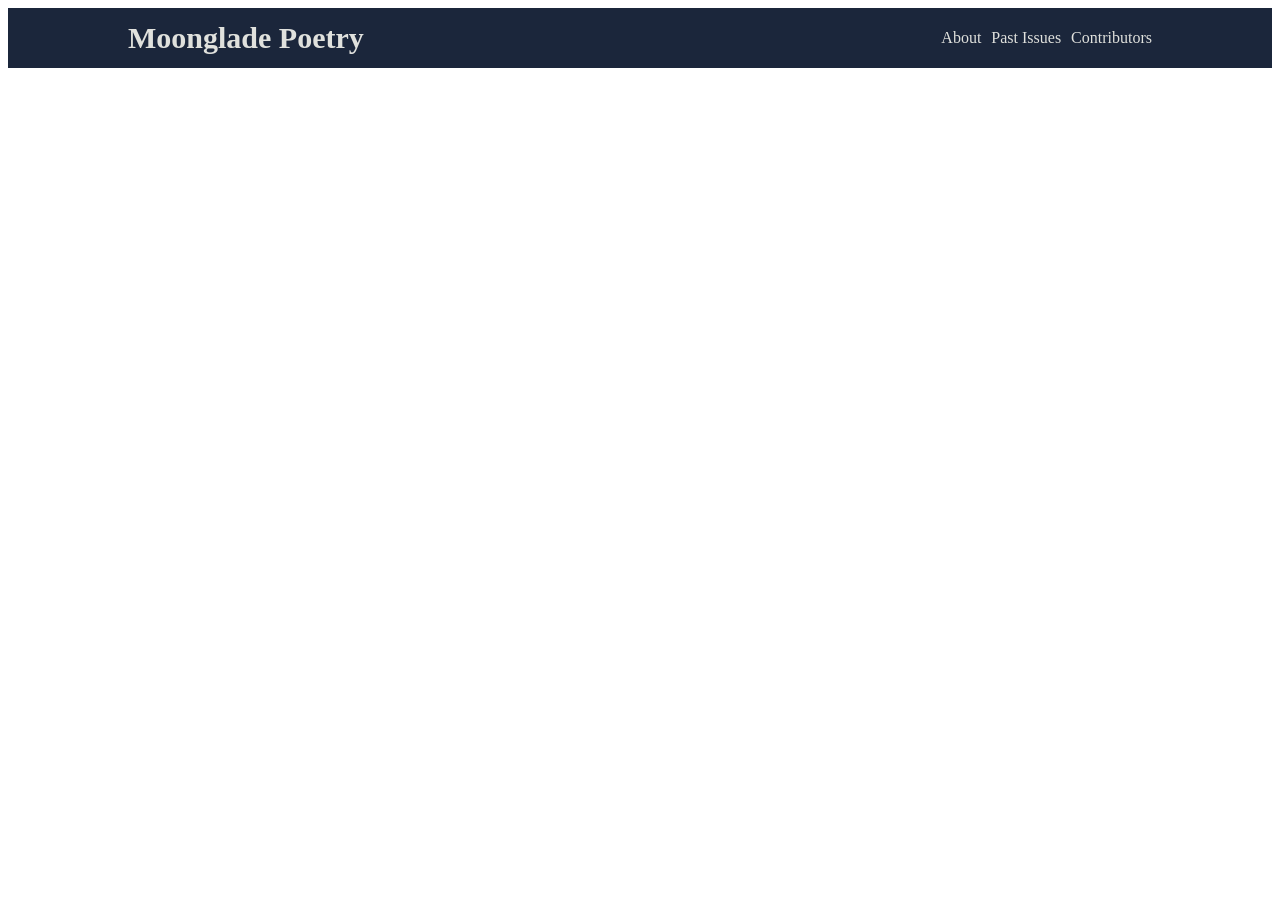
==== index.html @ d4231f11 "Add first html elements and style header I added the main divs to the html body and started styling " ====
<!DOCTYPE html>
<html lang="en">
<head>
    <meta charset="UTF-8">
    <meta name="viewport" content="width=device-width, initial-scale=1.0">
    <title>Moonglade</title>
    <link rel="stylesheet" href="styles.css">
</head>
<body>

    <div class="header">
        <div class="h-left">
            <h1>Moonglade Poetry</h1>
        </div>
        <div class="h-right">
            <ul>
                <li>About</li>
                <li>Past Issues</li>
                <li>Contributors</li>
            </ul>
        </div>
        
    </div>

    <div class="description"></div>

    <div class="middle-content"></div>

    <div class="quote"></div>

    <div class="contact-info"></div>

    <div class="footer"></div>
    
</body>
</html>
---- styles.css ----
/* 
Colours: 
Darkest: 0d1b2a
Second-darkest: 1b263b
Mid-blue: 415a77
light-blue: 778da9
Cream: e0e1dd
*/

body {
    display: flex;
    flex-direction: column;
}

.header {
    height: 60px;
    display: flex;
    justify-content: space-between;
    align-items: center;
    padding-right: 120px;
    padding-left: 120px;
    box-sizing: border-box;
    background-color: #1b263b;
    color: #e0e1dd;
}

ul {
    list-style-type: none;
    padding: 0px;
    margin: 0px;
    display: flex;
    gap: 10px;
    flex-direction: row;
}

h1 {
    padding: 0px;
    margin: 0px;
    font-size: 30px;
    font-weight: 900
}
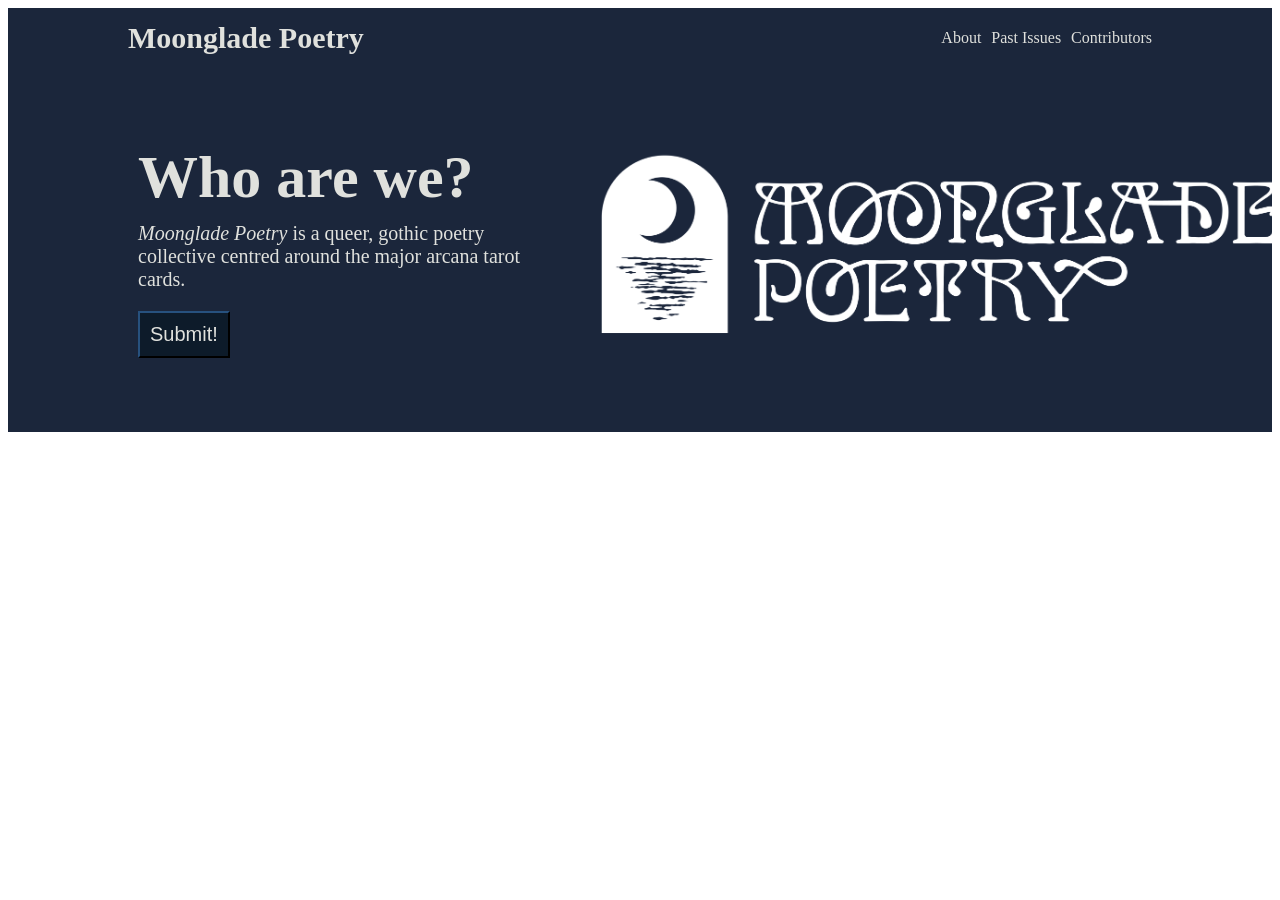
==== commit e6509bff: "Add styles to description I started adding styles as well as an image to the description section alo" ====
--- a/index.html
+++ b/index.html
@@ -19,10 +19,18 @@
                 <li>Contributors</li>
             </ul>
         </div>
-        
     </div>
 
-    <div class="description"></div>
+    <div class="description">
+        <div class="d-left">
+            <h2>Who are we?</h2>
+            <p class="about"><em>Moonglade Poetry</em> is a queer, gothic poetry collective centred around the major arcana tarot cards.</p>
+            <button>Submit!</button>
+        </div>
+        <div class="d-right">
+            <img src="images/moonglade-logo.PNG" alt="An arch with a moon and shimmer on water inside, with text reading Moonglade Poetry next to it.">
+        </div>
+    </div>
 
     <div class="middle-content"></div>
 
--- a/styles.css
+++ b/styles.css
@@ -40,3 +40,53 @@
     font-weight: 900
 }
 
+.description {
+    display: flex;
+    padding-left: 120px;
+    padding-right: 120px;
+    padding-bottom: 60px;
+    padding-top: 60px;
+    justify-content: space-between;
+    align-items: center;
+    height: 360px;
+    background-color: #1b263b;
+    color: #e0e1dd;
+    flex: 1;
+    box-sizing: border-box;
+}
+
+img {
+    height: 240px;
+    flex-shrink: 1;
+}
+
+h2 {
+    font-size: 60px;
+    margin: 0px;
+    padding: 0px;
+}
+
+p {
+    padding: 0px;
+    margin: 0px;
+    font-size: 20px;
+}
+
+button {
+    font-size: 20px;
+    padding: 10px;
+    background-color: #0d1b2a;
+    border-color: #0d1b2a;
+    color: #e0e1dd;
+}
+
+h2, 
+p, 
+button {
+    margin: 10px;
+}
+
+.d-right,
+.d-left {
+    width: 600px;
+}
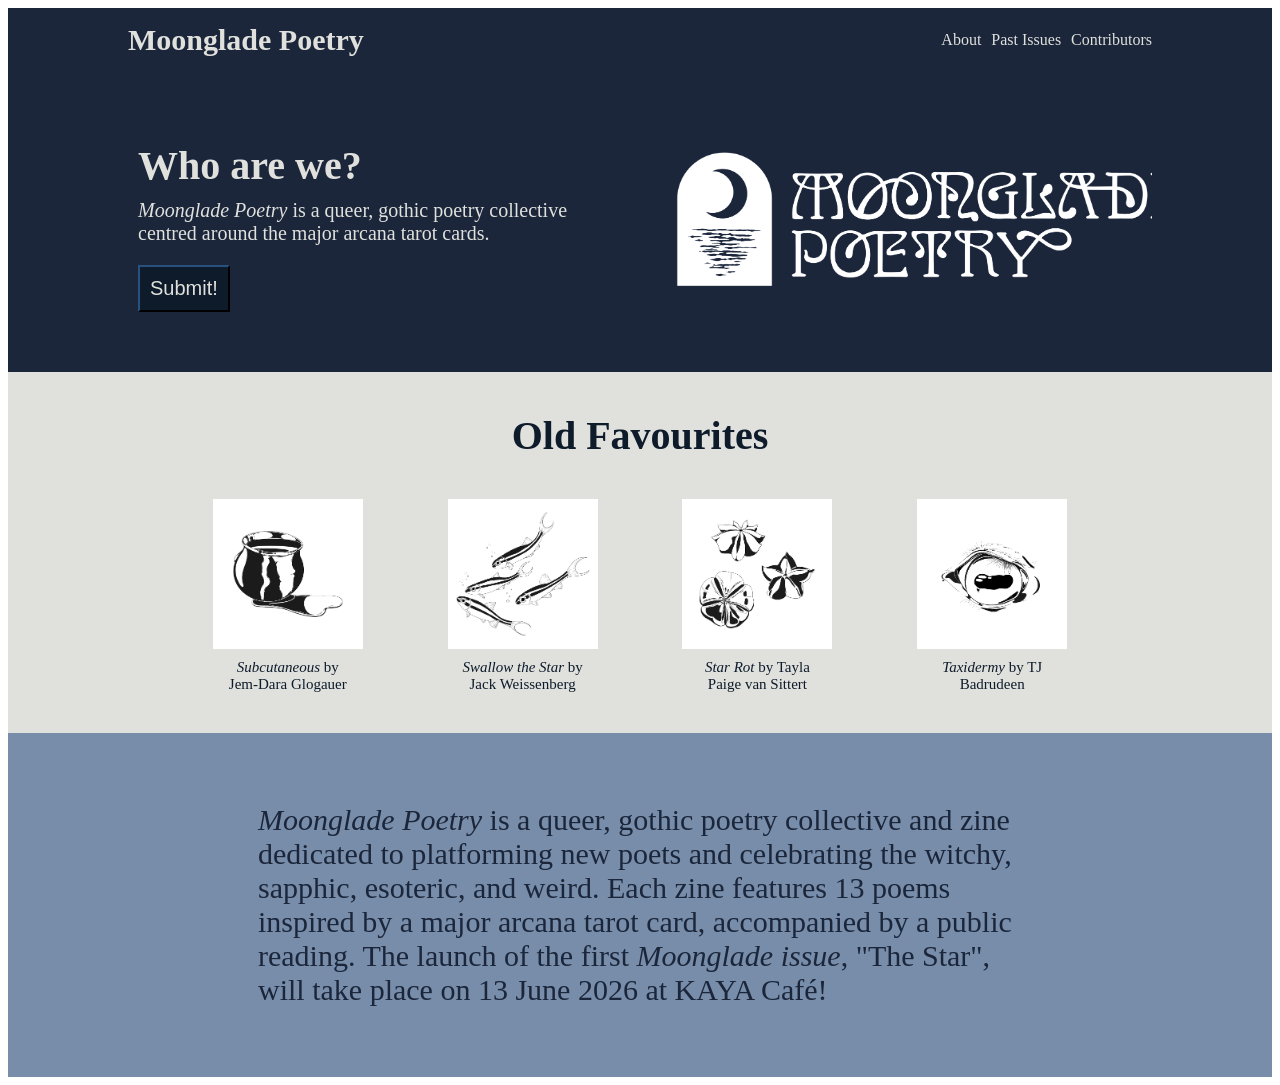
==== commit b067945e: "Add images to middle content and quote I added images with their descriptions to the middle content " ====
--- a/index.html
+++ b/index.html
@@ -28,13 +28,37 @@
             <button>Submit!</button>
         </div>
         <div class="d-right">
-            <img src="images/moonglade-logo.PNG" alt="An arch with a moon and shimmer on water inside, with text reading Moonglade Poetry next to it.">
+            <img class="logo" src="images/moonglade-logo.PNG" alt="An arch with a moon and shimmer on water inside, with text reading Moonglade Poetry next to it.">
         </div>
     </div>
 
-    <div class="middle-content"></div>
+    <div class="middle-content">
+        <div class="m-top">
+            <h2>Old Favourites</h2>
+        </div>
+        <div class="m-bottom">
+            <div class="p-one">
+                <img class="icon" src="images/honey.png" alt="Line drawing of an overflowing honey pot">
+                <p class="honey"><em>Subcutaneous</em> by Jem-Dara Glogauer</p>
+            </div>
+            <div class="p-two">
+                <img class="icon" src="images/minnows.png" alt="Line drawing of minnows swimming through bubbles">
+                <p class="minnows"><em>Swallow the Star</em> by Jack Weissenberg</p>
+            </div>
+            <div class="p-three">
+                <img class="icon" src="images/star-rot.png" alt="Line drawing of star-shaped seeds">
+                <p class="starrot"><em>Star Rot</em> by Tayla Paige van Sittert</p>
+            </div>
+            <div class="p-four">
+                <img class="icon" src="images/taxidermy.png" alt="Line drawing of a sheep's eye">
+                <p class="taxidermy"><em>Taxidermy</em> by TJ Badrudeen</p>
+            </div>
+        </div>
+    </div>
 
-    <div class="quote"></div>
+    <div class="quote">
+        <p class="words"><em>Moonglade Poetry</em> is a queer, gothic poetry collective and zine dedicated to platforming new poets and celebrating the witchy, sapphic, esoteric, and weird. Each zine features 13 poems inspired by a major arcana tarot card, accompanied by a public reading. The launch of the first <em>Moonglade issue</em>, "The Star", will take place on 13 June 2026 at KAYA Café!</p>
+    </div>
 
     <div class="contact-info"></div>
 
--- a/styles.css
+++ b/styles.css
@@ -13,10 +13,11 @@
 }
 
 .header {
-    height: 60px;
     display: flex;
     justify-content: space-between;
     align-items: center;
+    padding-top: 15px;
+    padding-bottom: 15px;
     padding-right: 120px;
     padding-left: 120px;
     box-sizing: border-box;
@@ -48,20 +49,22 @@
     padding-top: 60px;
     justify-content: space-between;
     align-items: center;
-    height: 360px;
     background-color: #1b263b;
     color: #e0e1dd;
     flex: 1;
+    flex-shrink: 1;
     box-sizing: border-box;
 }
 
-img {
-    height: 240px;
-    flex-shrink: 1;
+.logo {
+    width: 100%;
+    height: 100%;
+    object-fit: cover;
+    object-position: left;
 }
 
 h2 {
-    font-size: 60px;
+    font-size: 40px;
     margin: 0px;
     padding: 0px;
 }
@@ -69,6 +72,9 @@
 p {
     padding: 0px;
     margin: 0px;
+}
+
+.about {
     font-size: 20px;
 }
 
@@ -88,5 +94,63 @@
 
 .d-right,
 .d-left {
-    width: 600px;
-}+    width: 100%;
+    max-width: 800px;
+    min-width: 0;
+    height: 180px;
+    overflow: hidden;
+}
+
+.middle-content {
+    display: flex;
+    flex-direction: column;
+    padding-right: 120px;
+    padding-left: 120px;
+    padding-top: 30px;
+    padding-bottom: 30px;
+    color: #0d1b2a;
+    background-color: #e0e1dd;
+}
+
+.m-top {
+    display: flex;
+    justify-content: center;
+}
+
+.m-bottom {
+    display: flex;
+    justify-content: space-evenly;
+    margin-top: 30px;
+}
+
+.p-one,
+.p-two,
+.p-three,
+.p-four {
+    display: flex;
+    flex-direction: column;
+    max-width: 150px;
+}
+
+.honey,
+.minnows,
+.starrot,
+.taxidermy {
+    text-align: center;
+    font-size: 15px;
+}
+
+.quote {
+    display: flex;
+    justify-content: center;
+    padding-left: 240px;
+    padding-right: 240px;
+    padding-bottom: 60px;
+    padding-top: 60px;
+    background-color: #778da9;
+    color: #1b263b;
+}
+
+.words {
+    font-size: 30px;
+}
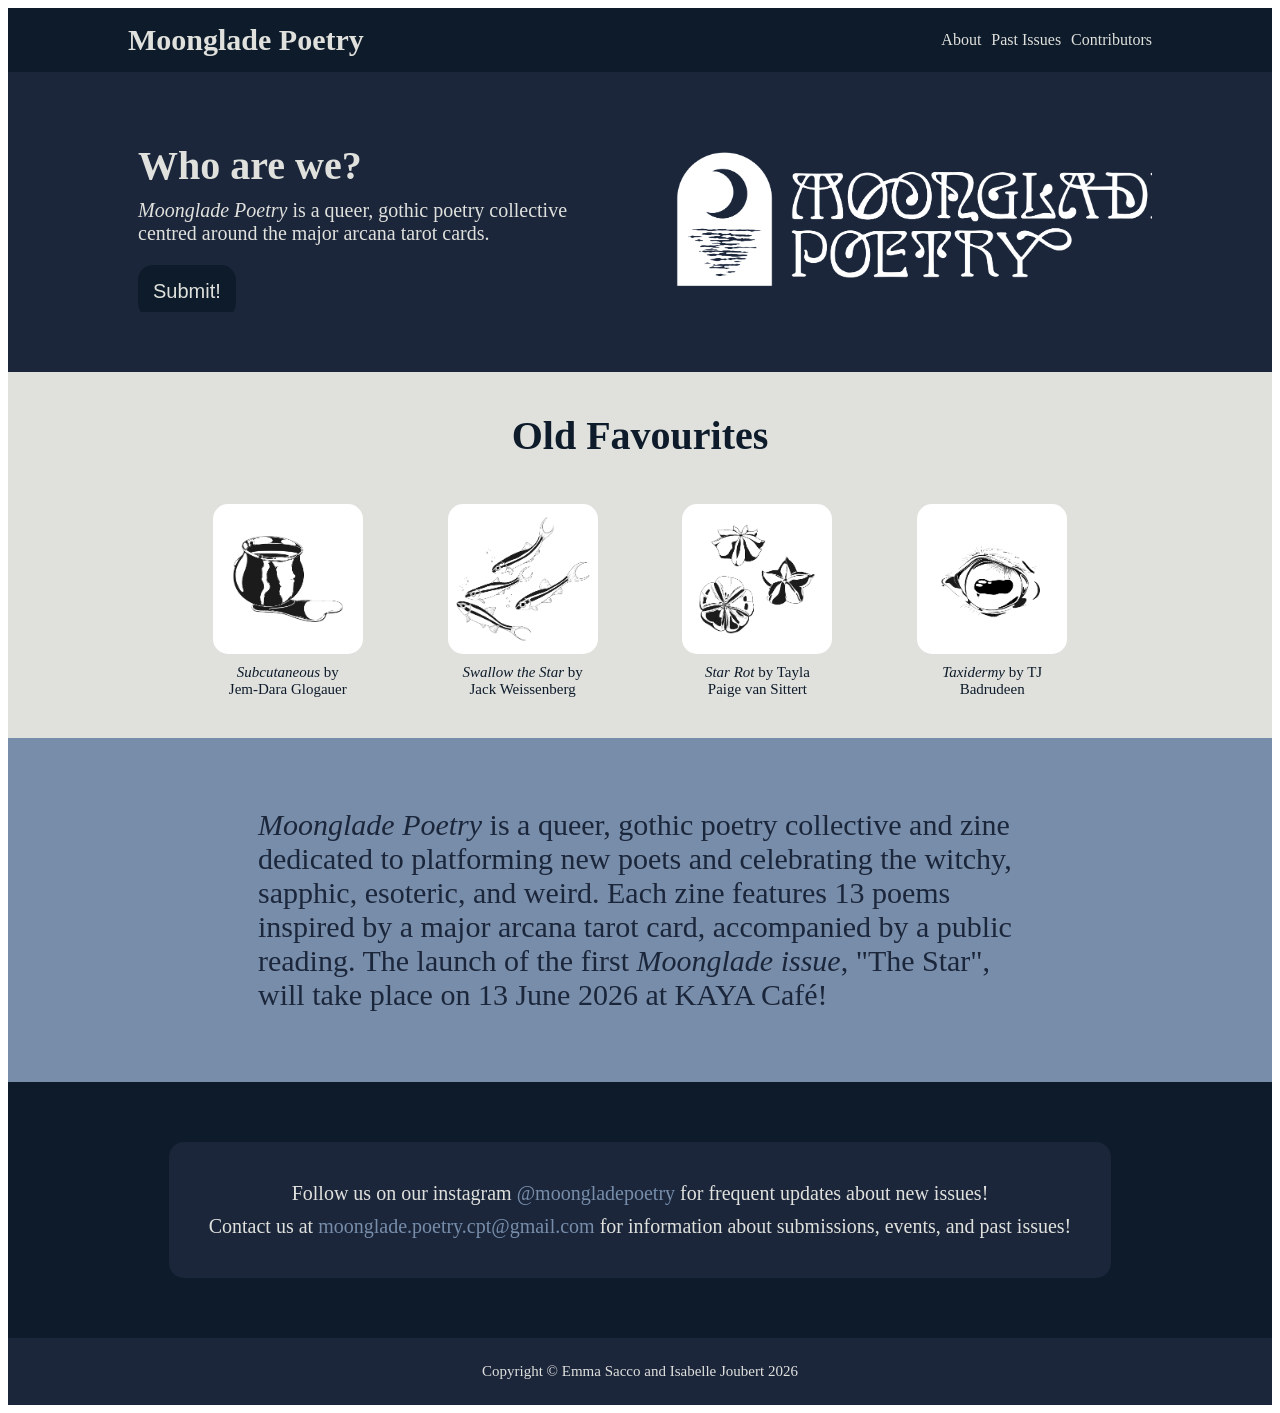
==== commit ebdffa9b: "Add and style contact and footer sections I added the contact and footer sections and styled accordi" ====
--- a/index.html
+++ b/index.html
@@ -60,9 +60,16 @@
         <p class="words"><em>Moonglade Poetry</em> is a queer, gothic poetry collective and zine dedicated to platforming new poets and celebrating the witchy, sapphic, esoteric, and weird. Each zine features 13 poems inspired by a major arcana tarot card, accompanied by a public reading. The launch of the first <em>Moonglade issue</em>, "The Star", will take place on 13 June 2026 at KAYA Café!</p>
     </div>
 
-    <div class="contact-info"></div>
+    <div class="contact">
+        <div class="info">
+            <p class="instagram">Follow us on our instagram <a href="https://www.instagram.com/moongladepoetry/" target="_blank" rel="noreferrer">@moongladepoetry</a> for frequent updates about new issues!</p>
+            <p class="email">Contact us at <a href="mailto:moonglade.poetry.cpt@gmail.com">moonglade.poetry.cpt@gmail.com</a> for information about submissions, events, and past issues!</p>
+        </div>
+    </div>
 
-    <div class="footer"></div>
+    <div class="footer">
+        <p class="copyright">Copyright &copy; Emma Sacco and Isabelle Joubert 2026</p>
+    </div>
     
 </body>
 </html>
--- a/styles.css
+++ b/styles.css
@@ -21,7 +21,7 @@
     padding-right: 120px;
     padding-left: 120px;
     box-sizing: border-box;
-    background-color: #1b263b;
+    background-color: #0d1b2a;
     color: #e0e1dd;
 }
 
@@ -80,10 +80,11 @@
 
 button {
     font-size: 20px;
-    padding: 10px;
+    padding: 15px;
     background-color: #0d1b2a;
-    border-color: #0d1b2a;
-    color: #e0e1dd;
+    border: none;
+    color: #e0e1dd;
+    border-radius: 15px;
 }
 
 h2, 
@@ -154,3 +155,48 @@
 .words {
     font-size: 30px;
 }
+
+.contact {
+    display: flex;
+    padding-left: 120px;
+    padding-right: 120px;
+    padding-bottom: 60px;
+    padding-top: 60px;
+    justify-content: center;
+    background-color: #0d1b2a;
+}
+
+.info {
+    background-color: #1b263b;
+    color: #e0e1dd;
+    padding: 30px;
+    border-radius: 15px;
+}
+
+.instagram,
+.email {
+    font-size: 20px;
+    text-align: center;
+}
+
+a {
+    text-decoration: none;
+    color: #778da9;
+}
+
+.icon {
+    border-radius: 15px;
+    margin-top: 5px;
+}
+
+.footer {
+    background-color: #1b263b;
+    display: flex;
+    padding: 15px;
+    justify-content: center;
+}
+
+.copyright {
+    color: #e0e1dd;
+    font-size: 15px;
+}
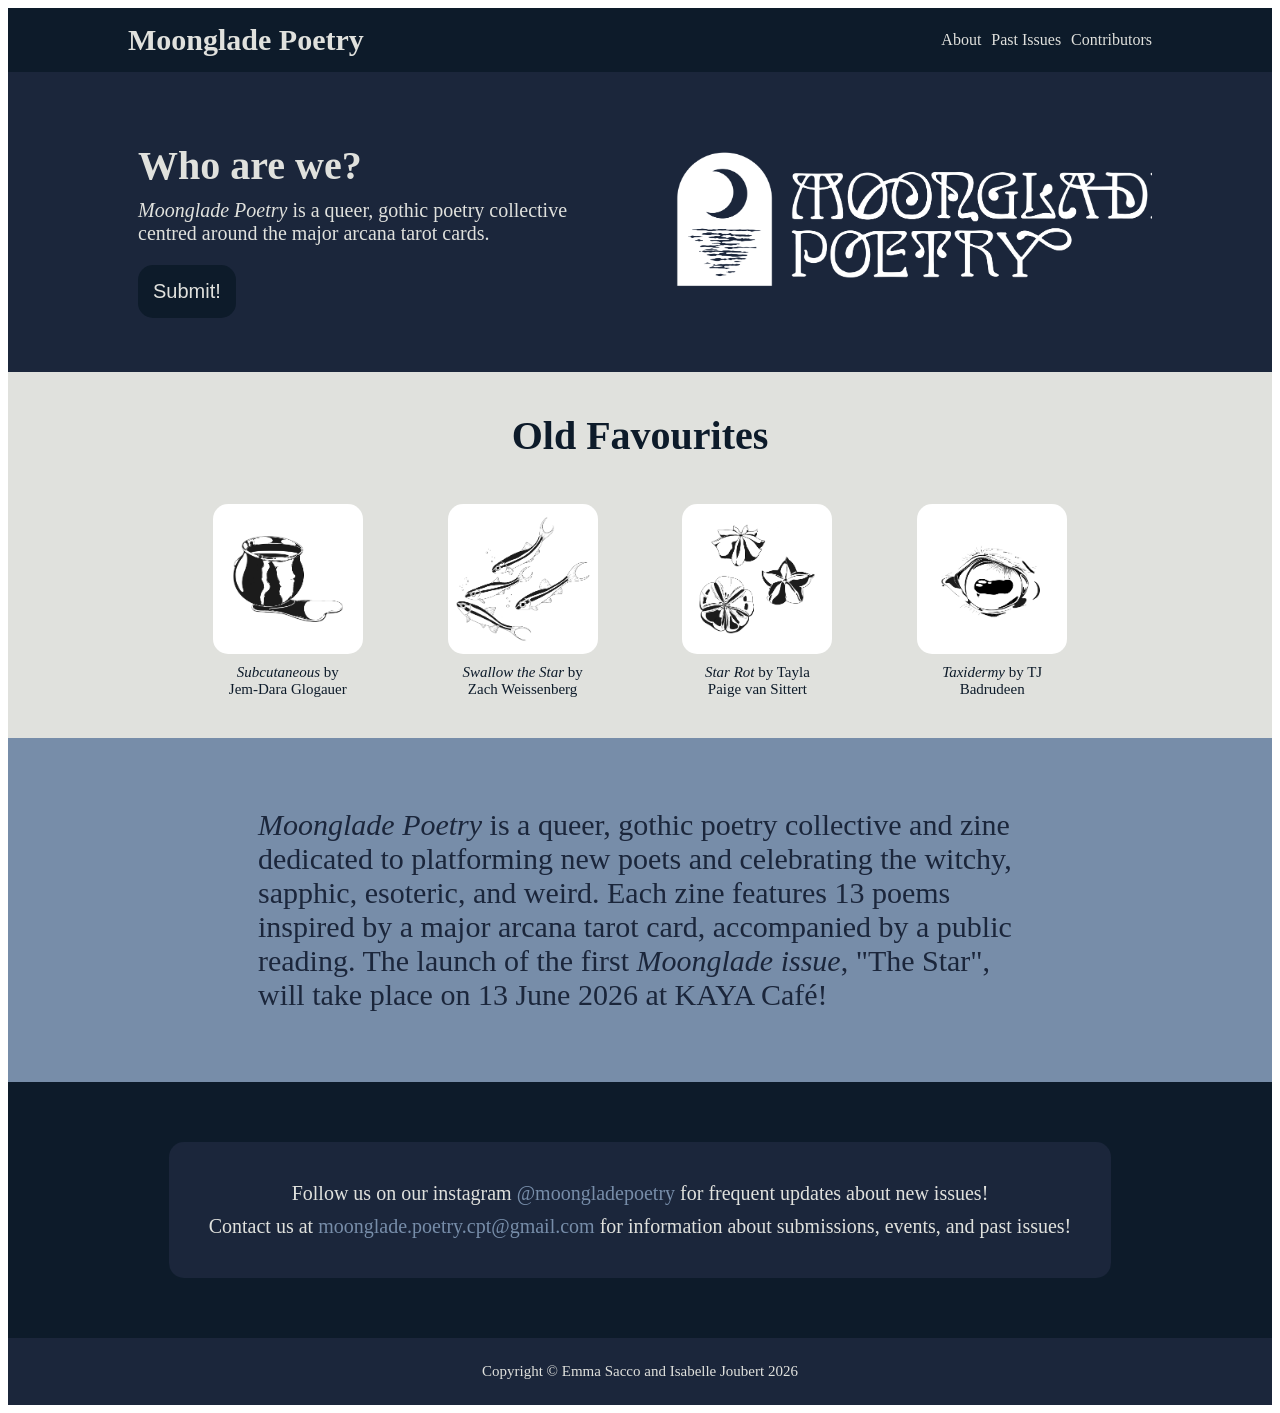
==== commit 2debdd99: "Fix typo in Zach's name" ====
--- a/index.html
+++ b/index.html
@@ -43,7 +43,7 @@
             </div>
             <div class="p-two">
                 <img class="icon" src="images/minnows.png" alt="Line drawing of minnows swimming through bubbles">
-                <p class="minnows"><em>Swallow the Star</em> by Jack Weissenberg</p>
+                <p class="minnows"><em>Swallow the Star</em> by Zach Weissenberg</p>
             </div>
             <div class="p-three">
                 <img class="icon" src="images/star-rot.png" alt="Line drawing of star-shaped seeds">
--- a/styles.css
+++ b/styles.css
@@ -20,7 +20,6 @@
     padding-bottom: 15px;
     padding-right: 120px;
     padding-left: 120px;
-    box-sizing: border-box;
     background-color: #0d1b2a;
     color: #e0e1dd;
 }
@@ -43,24 +42,16 @@
 
 .description {
     display: flex;
+    background-color: #1b263b;
+    color: #e0e1dd;
     padding-left: 120px;
     padding-right: 120px;
     padding-bottom: 60px;
     padding-top: 60px;
-    justify-content: space-between;
-    align-items: center;
-    background-color: #1b263b;
-    color: #e0e1dd;
-    flex: 1;
-    flex-shrink: 1;
-    box-sizing: border-box;
 }
 
 .logo {
-    width: 100%;
     height: 100%;
-    object-fit: cover;
-    object-position: left;
 }
 
 h2 {
@@ -99,6 +90,9 @@
     max-width: 800px;
     min-width: 0;
     height: 180px;
+}
+
+.d-right {
     overflow: hidden;
 }
 
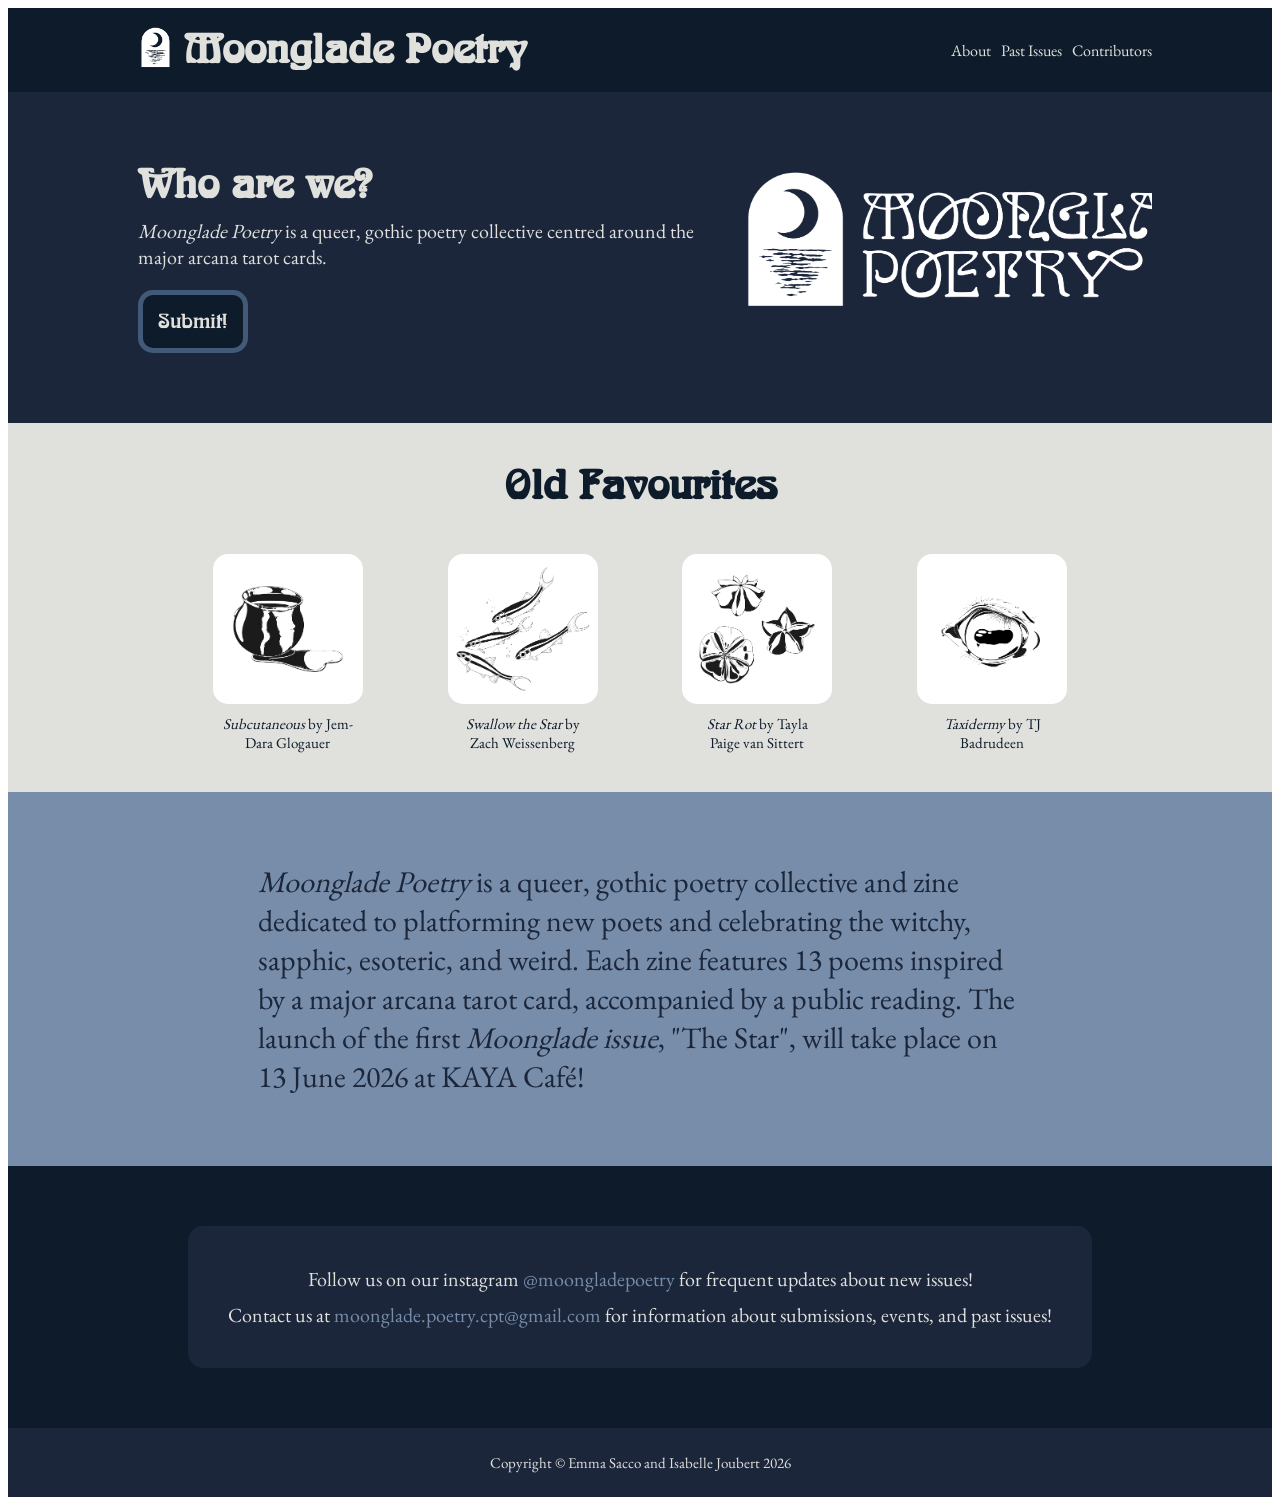
==== commit 84f53f58: "Add logo image next to header" ====
--- a/index.html
+++ b/index.html
@@ -10,6 +10,9 @@
 
     <div class="header">
         <div class="h-left">
+            <div class="h-image">
+                <img class="symbol" src="images/moonglade-symbol.PNG" alt="Drawing of a sickle moon in an arch with light reflecting on water.">
+            </div>
             <h1>Moonglade Poetry</h1>
         </div>
         <div class="h-right">
--- a/styles.css
+++ b/styles.css
@@ -7,6 +7,22 @@
 Cream: e0e1dd
 */
 
+@font-face {
+    font-family: 'Boeklins';
+    src: url(fonts/Boeklins/boeklin.woff2);
+    font-weight: normal;
+    font-style: normal;
+    font-display: swap;
+}
+
+@font-face {
+    font-family: 'EB Garamond';
+    src: url(fonts/eb-garamond-v32-latin-regular.woff2);
+    font-weight: normal;
+    font-style: normal;
+    font-display: swap;
+}
+
 body {
     display: flex;
     flex-direction: column;
@@ -31,13 +47,15 @@
     display: flex;
     gap: 10px;
     flex-direction: row;
+    font-family: 'EB Garamond', 'Times New Roman', Times, serif;
 }
 
 h1 {
     padding: 0px;
     margin: 0px;
-    font-size: 30px;
-    font-weight: 900
+    font-size: 40px;
+    font-weight: 900;
+    font-family: 'Boeklins', 'Times New Roman';
 }
 
 .description {
@@ -50,19 +68,27 @@
     padding-top: 60px;
 }
 
+.d-left,
+.d-right {
+    max-width: 600px;
+    flex-shrink: 1;
+}
+
 .logo {
-    height: 100%;
+    height: 180px;
 }
 
 h2 {
     font-size: 40px;
     margin: 0px;
     padding: 0px;
+    font-family: 'Boeklins', 'Times New Roman'
 }
 
 p {
     padding: 0px;
     margin: 0px;
+    font-family: 'EB Garamond', 'Times New Roman', Times, serif;
 }
 
 .about {
@@ -73,23 +99,18 @@
     font-size: 20px;
     padding: 15px;
     background-color: #0d1b2a;
-    border: none;
+    border: solid;
+    border-color: #415a77;
+    border-width: 5px;
     color: #e0e1dd;
     border-radius: 15px;
+    font-family: 'Boeklins', 'Times New Roman', Times, serif;
 }
 
 h2, 
 p, 
 button {
     margin: 10px;
-}
-
-.d-right,
-.d-left {
-    width: 100%;
-    max-width: 800px;
-    min-width: 0;
-    height: 180px;
 }
 
 .d-right {
@@ -194,3 +215,13 @@
     color: #e0e1dd;
     font-size: 15px;
 }
+
+.symbol {
+    height: 50px;
+}
+
+.h-left {
+    display: flex;
+    justify-content: flex-start;
+    align-items: center;
+}
